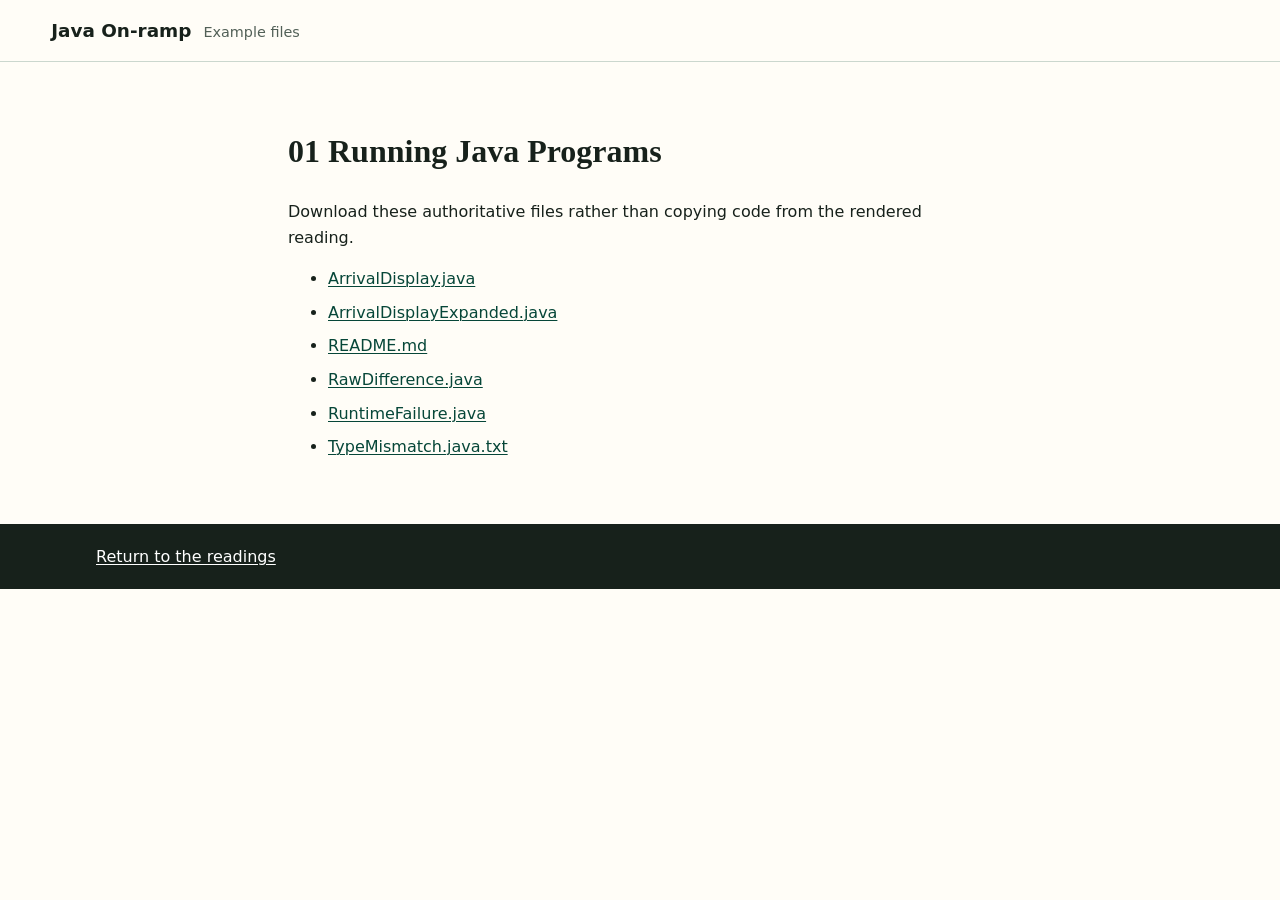
==== site/examples/01-running-java-programs/index.html @ 589922b8 "Create standalone Java onboarding readings" ====
<!doctype html>
<html lang="en-CA">
<head>
  <meta charset="utf-8">
  <meta name="viewport" content="width=device-width, initial-scale=1">
  <title>01 Running Java Programs · Java On-ramp examples</title>
  <link rel="stylesheet" href="../../assets/css/site.css">
</head>
<body>
  <header class="site-header"><a class="wordmark" href="../../"><strong>Java On-ramp</strong><span>Example files</span></a></header>
  <main class="file-list">
    <h1>01 Running Java Programs</h1>
    <p>Download these authoritative files rather than copying code from the rendered reading.</p>
    <ul>
      <li><a href="ArrivalDisplay.java">ArrivalDisplay.java</a></li>
      <li><a href="ArrivalDisplayExpanded.java">ArrivalDisplayExpanded.java</a></li>
      <li><a href="README.md">README.md</a></li>
      <li><a href="RawDifference.java">RawDifference.java</a></li>
      <li><a href="RuntimeFailure.java">RuntimeFailure.java</a></li>
      <li><a href="TypeMismatch.java.txt">TypeMismatch.java.txt</a></li>
    </ul>
  </main>
  <footer><p><a href="../../">Return to the readings</a></p></footer>
</body>
</html>
---- site/assets/css/site.css ----
:root {
  color-scheme: light;
  --ink: #17211b;
  --muted: #526057;
  --paper: #fffdf7;
  --wash: #edf4ee;
  --line: #cbd7ce;
  --accent: #12634f;
  --accent-dark: #064638;
  --warm: #f5e8cb;
  --correct: #17653f;
  --incorrect: #a2382b;
  font-family: Inter, ui-sans-serif, system-ui, -apple-system, BlinkMacSystemFont,
    "Segoe UI", sans-serif;
  line-height: 1.6;
}

* {
  box-sizing: border-box;
}

html {
  scroll-behavior: smooth;
}

body {
  background: var(--paper);
  color: var(--ink);
  margin: 0;
}

a {
  color: var(--accent-dark);
  text-decoration-thickness: 0.09em;
  text-underline-offset: 0.15em;
}

a:hover {
  color: var(--accent);
}

.skip-link {
  background: var(--ink);
  color: white;
  left: 1rem;
  padding: 0.65rem 0.9rem;
  position: fixed;
  top: -5rem;
  z-index: 10;
}

.skip-link:focus {
  top: 1rem;
}

.site-header {
  border-bottom: 1px solid var(--line);
  padding: 1rem clamp(1rem, 4vw, 4rem);
}

.wordmark {
  align-items: baseline;
  display: flex;
  gap: 0.75rem;
  max-width: 76rem;
  text-decoration: none;
}

.wordmark strong {
  color: var(--ink);
  font-size: 1.15rem;
}

.wordmark span {
  color: var(--muted);
  font-size: 0.9rem;
}

.hero {
  background: var(--wash);
  border-bottom: 1px solid var(--line);
  padding: clamp(4rem, 10vw, 8rem) max(1.25rem, calc((100vw - 68rem) / 2));
}

.hero p:first-child,
.reading-header > p:first-child {
  color: var(--accent-dark);
  font-size: 0.78rem;
  font-weight: 750;
  letter-spacing: 0.12em;
  text-transform: uppercase;
}

.hero h1 {
  font-family: Georgia, "Times New Roman", serif;
  font-size: clamp(3.2rem, 9vw, 7rem);
  letter-spacing: -0.045em;
  line-height: 0.95;
  margin: 0.2rem 0 1.25rem;
}

.hero p:last-child {
  font-size: clamp(1.15rem, 2vw, 1.45rem);
  margin: 0;
  max-width: 43rem;
}

.landing {
  margin: 0 auto;
  max-width: 68rem;
  padding: 3rem 1.25rem 5rem;
}

.landing h2,
.reading h2,
.file-list h1 {
  font-family: Georgia, "Times New Roman", serif;
}

.reading-cards {
  display: grid;
  gap: 1rem;
  grid-template-columns: repeat(3, 1fr);
  list-style: none;
  margin: 2rem 0 3rem;
  padding: 0;
}

.reading-cards a {
  background: white;
  border: 1px solid var(--line);
  border-radius: 0.6rem;
  color: var(--ink);
  display: flex;
  height: 100%;
  flex-direction: column;
  padding: 1.4rem;
  text-decoration: none;
}

.reading-cards a:hover,
.reading-cards a:focus-visible {
  border-color: var(--accent);
  box-shadow: 0 0.3rem 1.1rem rgb(19 50 37 / 10%);
}

.reading-cards span {
  color: var(--accent-dark);
  font-size: 0.78rem;
  font-weight: 750;
  text-transform: uppercase;
}

.reading-cards strong {
  font-family: Georgia, "Times New Roman", serif;
  font-size: 1.45rem;
  line-height: 1.18;
  margin: 0.5rem 0 0.75rem;
}

.reading-cards small {
  color: var(--muted);
  font-size: 0.92rem;
}

.requirements {
  background: var(--warm);
  border-radius: 0.6rem;
  padding: 1rem 1.5rem;
}

.reading-layout {
  display: grid;
  grid-template-columns: minmax(12rem, 18rem) minmax(0, 48rem);
  gap: clamp(2rem, 5vw, 5rem);
  justify-content: center;
  padding: 3rem clamp(1rem, 4vw, 4rem) 6rem;
}

.contents {
  align-self: start;
  position: sticky;
  top: 2rem;
}

.contents > p {
  color: var(--muted);
  font-size: 0.8rem;
  font-weight: 700;
  text-transform: uppercase;
}

.contents ol {
  border-left: 2px solid var(--line);
  list-style: none;
  margin: 0;
  padding: 0 0 0 1rem;
}

.contents li + li {
  margin-top: 0.55rem;
}

.contents a {
  color: var(--muted);
  font-size: 0.86rem;
  text-decoration: none;
}

.reading-header {
  border-bottom: 3px solid var(--ink);
  margin-bottom: 2.75rem;
  padding-bottom: 2rem;
}

.reading-header h1 {
  font-family: Georgia, "Times New Roman", serif;
  font-size: clamp(2.5rem, 6vw, 4.6rem);
  letter-spacing: -0.035em;
  line-height: 1;
  margin: 0.4rem 0 1rem;
}

.lede {
  color: var(--muted);
  font-size: 1.15rem;
}

.reading h2 {
  font-size: 1.8rem;
  line-height: 1.15;
  margin: 3.7rem 0 1rem;
  scroll-margin-top: 1rem;
}

.reading h2 a,
.reading h3 a {
  color: inherit;
  text-decoration: none;
}

.reading h3 {
  font-size: 1.1rem;
  margin-top: 2.2rem;
}

.reading p,
.reading li {
  max-width: 70ch;
}

.learning-outcomes,
.design-note,
.source-links {
  background: var(--wash);
  border-left: 0.3rem solid var(--accent);
  margin: 2rem 0;
  padding: 0.1rem 1.25rem 1rem;
}

.learning-outcomes h2,
.source-links h2 {
  font-size: 1.35rem;
  margin-top: 1.2rem;
}

.design-note {
  background: var(--warm);
  border-left-color: #9b6b18;
  padding-top: 0.8rem;
}

.code-block {
  margin: 1.4rem 0;
  max-width: 100%;
  overflow-x: auto;
}

pre {
  background: #17211b;
  border-radius: 0.35rem;
  color: #f4f7f4;
  font-size: 0.9rem;
  line-height: 1.55;
  margin: 0;
  padding: 1rem;
  tab-size: 4;
}

code {
  font-family: ui-monospace, SFMono-Regular, Menlo, Consolas, monospace;
}

:not(pre) > code {
  background: #e7eee8;
  border-radius: 0.2rem;
  padding: 0.08em 0.28em;
}

table {
  border-collapse: collapse;
  display: block;
  margin: 1.5rem 0;
  max-width: 100%;
  overflow-x: auto;
}

th,
td {
  border: 1px solid var(--line);
  padding: 0.55rem 0.7rem;
  text-align: left;
  vertical-align: top;
}

th {
  background: var(--wash);
}

.quick-check {
  background: white;
  border: 2px solid var(--accent);
  border-radius: 0.55rem;
  margin: 2rem 0;
  padding: 1rem 1.2rem;
}

.quick-check fieldset {
  border: 0;
  margin: 0;
  padding: 0;
}

.quick-check legend {
  font-weight: 750;
  margin-bottom: 0.65rem;
}

.quick-check label {
  display: block;
  margin: 0.5rem 0;
}

.quick-check input {
  margin-right: 0.45rem;
}

.quick-check-button {
  background: var(--accent-dark);
  border: 0;
  border-radius: 0.3rem;
  color: white;
  cursor: pointer;
  font: inherit;
  font-weight: 700;
  margin-top: 0.75rem;
  padding: 0.55rem 0.85rem;
}

.quick-check-button:hover {
  background: var(--accent);
}

.quick-check-button:focus-visible,
.quick-check input:focus-visible,
a:focus-visible,
summary:focus-visible {
  outline: 3px solid #d58d13;
  outline-offset: 3px;
}

.quick-check-result {
  font-weight: 700;
  min-height: 1.6rem;
}

.quick-check-result.is-correct {
  color: var(--correct);
}

.quick-check-result.is-incorrect {
  color: var(--incorrect);
}

.quick-check details,
.practice-explanation {
  border-top: 1px solid var(--line);
  margin-top: 1rem;
  padding-top: 0.75rem;
}

summary {
  color: var(--accent-dark);
  cursor: pointer;
  font-weight: 700;
}

.source-links {
  margin-top: 4rem;
}

.reading-nav {
  border-top: 1px solid var(--line);
  display: flex;
  gap: 1rem;
  justify-content: space-between;
  margin-top: 3rem;
  padding-top: 1.5rem;
}

.file-list {
  margin: 4rem auto;
  max-width: 46rem;
  padding: 0 1rem;
}

.file-list li + li {
  margin-top: 0.5rem;
}

footer {
  background: var(--ink);
  color: #eef4ef;
  padding: 1.25rem max(1rem, calc((100vw - 68rem) / 2));
}

footer a {
  color: white;
}

footer p {
  margin: 0;
}

@media (max-width: 50rem) {
  .reading-cards {
    grid-template-columns: 1fr;
  }

  .reading-layout {
    display: block;
  }

  .contents {
    background: var(--wash);
    margin-bottom: 2.5rem;
    padding: 0.75rem 1rem 1rem;
    position: static;
  }

  .contents ol {
    columns: 2;
  }
}

@media (max-width: 34rem) {
  .contents ol {
    columns: 1;
  }

  .wordmark span {
    display: none;
  }

  .reading-nav {
    align-items: flex-start;
    flex-direction: column;
  }
}

@media print {
  .site-header,
  .contents,
  .reading-nav,
  footer,
  .quick-check-button,
  .quick-check-result {
    display: none !important;
  }

  .reading-layout {
    display: block;
    padding: 0;
  }

  .reading {
    max-width: none;
  }

  .quick-check,
  .learning-outcomes,
  .design-note,
  .source-links {
    break-inside: avoid;
  }

  pre {
    white-space: pre-wrap;
  }
}
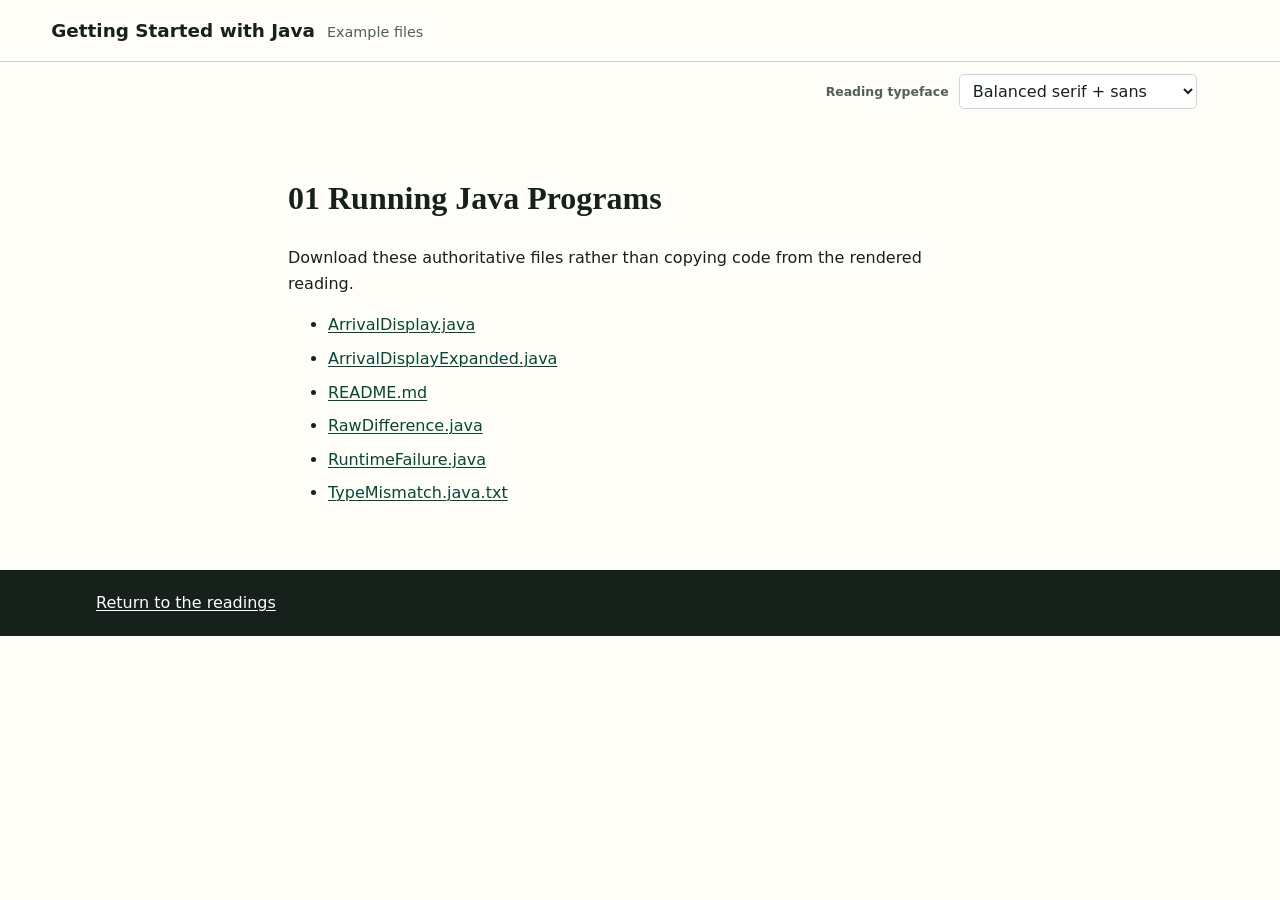
==== commit b84b0900: "Rename Java preparation site and add typeface choices" ====
--- a/site/examples/01-running-java-programs/index.html
+++ b/site/examples/01-running-java-programs/index.html
@@ -3,11 +3,20 @@
 <head>
   <meta charset="utf-8">
   <meta name="viewport" content="width=device-width, initial-scale=1">
-  <title>01 Running Java Programs · Java On-ramp examples</title>
+  <title>01 Running Java Programs · Getting Started with Java examples</title>
   <link rel="stylesheet" href="../../assets/css/site.css">
+  <script src="../../assets/js/typeface-switcher.js"></script>
 </head>
 <body>
-  <header class="site-header"><a class="wordmark" href="../../"><strong>Java On-ramp</strong><span>Example files</span></a></header>
+  <header class="site-header"><a class="wordmark" href="../../"><strong>Getting Started with Java</strong><span>Example files</span></a></header>
+  <div class="typeface-tools">
+    <label for="typeface-picker">Reading typeface</label>
+    <select id="typeface-picker" data-typeface-picker>
+      <option value="balanced">Balanced serif + sans</option>
+      <option value="serif">Serif</option>
+      <option value="sans">Sans serif</option>
+    </select>
+  </div>
   <main class="file-list">
     <h1>01 Running Java Programs</h1>
     <p>Download these authoritative files rather than copying code from the rendered reading.</p>
--- a/site/assets/css/site.css
+++ b/site/assets/css/site.css
@@ -10,9 +10,24 @@
   --warm: #f5e8cb;
   --correct: #17653f;
   --incorrect: #a2382b;
-  font-family: Inter, ui-sans-serif, system-ui, -apple-system, BlinkMacSystemFont,
+  --font-body: Inter, ui-sans-serif, system-ui, -apple-system, BlinkMacSystemFont,
     "Segoe UI", sans-serif;
+  --font-heading: Georgia, "Times New Roman", serif;
+  --font-code: ui-monospace, SFMono-Regular, Menlo, Consolas, monospace;
+  font-family: var(--font-body);
   line-height: 1.6;
+}
+
+:root[data-typeface="serif"] {
+  --font-body: Georgia, "Times New Roman", serif;
+  --font-heading: Georgia, "Times New Roman", serif;
+}
+
+:root[data-typeface="sans"] {
+  --font-body: Inter, ui-sans-serif, system-ui, -apple-system, BlinkMacSystemFont,
+    "Segoe UI", sans-serif;
+  --font-heading: Inter, ui-sans-serif, system-ui, -apple-system, BlinkMacSystemFont,
+    "Segoe UI", sans-serif;
 }
 
 * {
@@ -76,6 +91,31 @@
   font-size: 0.9rem;
 }
 
+.typeface-tools {
+  align-items: center;
+  display: flex;
+  gap: 0.65rem;
+  justify-content: flex-end;
+  margin: 0 auto;
+  max-width: 76rem;
+  padding: 0.75rem clamp(1rem, 4vw, 4rem) 0;
+}
+
+.typeface-tools label {
+  color: var(--muted);
+  font-size: 0.78rem;
+  font-weight: 700;
+}
+
+.typeface-tools select {
+  background: white;
+  border: 1px solid var(--line);
+  border-radius: 0.3rem;
+  color: var(--ink);
+  font: inherit;
+  padding: 0.35rem 2rem 0.35rem 0.55rem;
+}
+
 .hero {
   background: var(--wash);
   border-bottom: 1px solid var(--line);
@@ -92,7 +132,7 @@
 }
 
 .hero h1 {
-  font-family: Georgia, "Times New Roman", serif;
+  font-family: var(--font-heading);
   font-size: clamp(3.2rem, 9vw, 7rem);
   letter-spacing: -0.045em;
   line-height: 0.95;
@@ -114,7 +154,7 @@
 .landing h2,
 .reading h2,
 .file-list h1 {
-  font-family: Georgia, "Times New Roman", serif;
+  font-family: var(--font-heading);
 }
 
 .reading-cards {
@@ -152,7 +192,7 @@
 }
 
 .reading-cards strong {
-  font-family: Georgia, "Times New Roman", serif;
+  font-family: var(--font-heading);
   font-size: 1.45rem;
   line-height: 1.18;
   margin: 0.5rem 0 0.75rem;
@@ -214,7 +254,7 @@
 }
 
 .reading-header h1 {
-  font-family: Georgia, "Times New Roman", serif;
+  font-family: var(--font-heading);
   font-size: clamp(2.5rem, 6vw, 4.6rem);
   letter-spacing: -0.035em;
   line-height: 1;
@@ -288,7 +328,7 @@
 }
 
 code {
-  font-family: ui-monospace, SFMono-Regular, Menlo, Consolas, monospace;
+  font-family: var(--font-code);
 }
 
 :not(pre) > code {
@@ -363,6 +403,7 @@
 
 .quick-check-button:focus-visible,
 .quick-check input:focus-visible,
+.typeface-tools select:focus-visible,
 a:focus-visible,
 summary:focus-visible {
   outline: 3px solid #d58d13;
@@ -471,6 +512,7 @@
 @media print {
   .site-header,
   .contents,
+  .typeface-tools,
   .reading-nav,
   footer,
   .quick-check-button,
@@ -498,4 +540,3 @@
     white-space: pre-wrap;
   }
 }
-
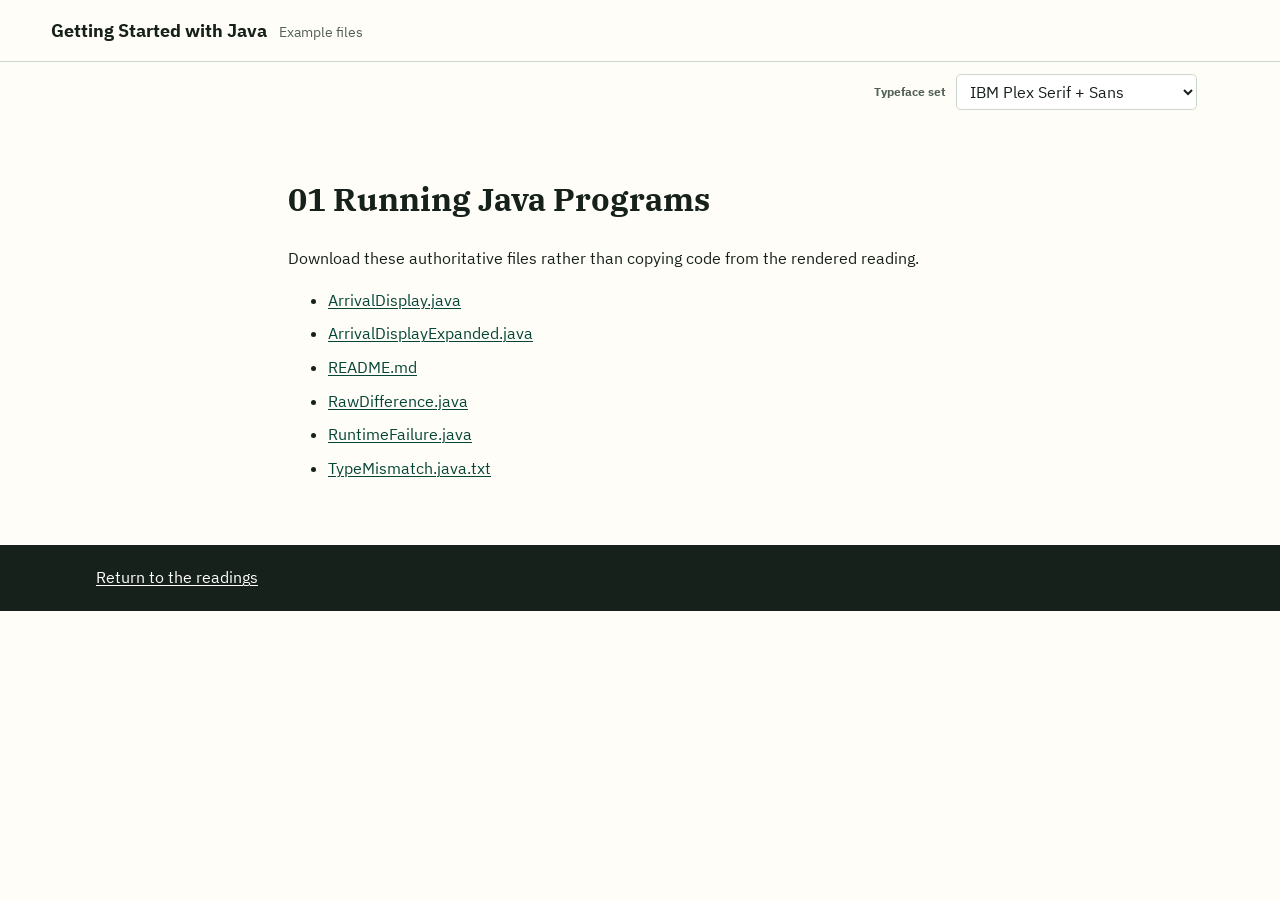
==== commit 3ec6c614: "Use self-hosted IBM and Google typefaces" ====
--- a/site/examples/01-running-java-programs/index.html
+++ b/site/examples/01-running-java-programs/index.html
@@ -10,11 +10,10 @@
 <body>
   <header class="site-header"><a class="wordmark" href="../../"><strong>Getting Started with Java</strong><span>Example files</span></a></header>
   <div class="typeface-tools">
-    <label for="typeface-picker">Reading typeface</label>
+    <label for="typeface-picker">Typeface set</label>
     <select id="typeface-picker" data-typeface-picker>
-      <option value="balanced">Balanced serif + sans</option>
-      <option value="serif">Serif</option>
-      <option value="sans">Sans serif</option>
+      <option value="plex">IBM Plex Serif + Sans</option>
+      <option value="google-sans">Google Sans Flex + Code</option>
     </select>
   </div>
   <main class="file-list">
--- a/site/assets/css/site.css
+++ b/site/assets/css/site.css
@@ -1,3 +1,73 @@
+@font-face {
+  font-display: swap;
+  font-family: "IBM Plex Sans";
+  font-style: normal;
+  font-weight: 400;
+  src: url("../fonts/IBMPlexSans-Regular.woff2") format("woff2");
+}
+
+@font-face {
+  font-display: swap;
+  font-family: "IBM Plex Sans";
+  font-style: italic;
+  font-weight: 400;
+  src: url("../fonts/IBMPlexSans-Italic.woff2") format("woff2");
+}
+
+@font-face {
+  font-display: swap;
+  font-family: "IBM Plex Sans";
+  font-style: normal;
+  font-weight: 700;
+  src: url("../fonts/IBMPlexSans-Bold.woff2") format("woff2");
+}
+
+@font-face {
+  font-display: swap;
+  font-family: "IBM Plex Serif";
+  font-style: normal;
+  font-weight: 700;
+  src: url("../fonts/IBMPlexSerif-Bold.woff2") format("woff2");
+}
+
+@font-face {
+  font-display: swap;
+  font-family: "JetBrains Mono";
+  font-style: normal;
+  font-weight: 400;
+  src: url("../fonts/JetBrainsMono-Regular.woff2") format("woff2");
+}
+
+@font-face {
+  font-display: swap;
+  font-family: "JetBrains Mono";
+  font-style: normal;
+  font-weight: 700;
+  src: url("../fonts/JetBrainsMono-Bold.woff2") format("woff2");
+}
+
+@font-face {
+  font-display: swap;
+  font-family: "Google Sans Flex";
+  font-style: normal;
+  font-weight: 100 1000;
+  src: url("../fonts/GoogleSansFlex-Latin.woff2") format("woff2");
+  unicode-range: U+0000-00FF, U+0131, U+0152-0153, U+02BB-02BC, U+02C6,
+    U+02DA, U+02DC, U+0304, U+0308, U+0329, U+2000-206F, U+20AC, U+2122,
+    U+2191, U+2193, U+2212, U+2215, U+FEFF, U+FFFD;
+}
+
+@font-face {
+  font-display: swap;
+  font-family: "Google Sans Code";
+  font-style: normal;
+  font-weight: 300 800;
+  src: url("../fonts/GoogleSansCode-Latin.woff2") format("woff2");
+  unicode-range: U+0000-00FF, U+0131, U+0152-0153, U+02BB-02BC, U+02C6,
+    U+02DA, U+02DC, U+0304, U+0308, U+0329, U+2000-206F, U+20AC, U+2122,
+    U+2191, U+2193, U+2212, U+2215, U+FEFF, U+FFFD;
+}
+
 :root {
   color-scheme: light;
   --ink: #17211b;
@@ -10,24 +80,18 @@
   --warm: #f5e8cb;
   --correct: #17653f;
   --incorrect: #a2382b;
-  --font-body: Inter, ui-sans-serif, system-ui, -apple-system, BlinkMacSystemFont,
-    "Segoe UI", sans-serif;
-  --font-heading: Georgia, "Times New Roman", serif;
-  --font-code: ui-monospace, SFMono-Regular, Menlo, Consolas, monospace;
+  --font-body: "IBM Plex Sans", ui-sans-serif, system-ui, sans-serif;
+  --font-heading: "IBM Plex Serif", Georgia, serif;
+  --font-code: "JetBrains Mono", ui-monospace, monospace;
   font-family: var(--font-body);
+  font-optical-sizing: auto;
   line-height: 1.6;
 }
 
-:root[data-typeface="serif"] {
-  --font-body: Georgia, "Times New Roman", serif;
-  --font-heading: Georgia, "Times New Roman", serif;
-}
-
-:root[data-typeface="sans"] {
-  --font-body: Inter, ui-sans-serif, system-ui, -apple-system, BlinkMacSystemFont,
-    "Segoe UI", sans-serif;
-  --font-heading: Inter, ui-sans-serif, system-ui, -apple-system, BlinkMacSystemFont,
-    "Segoe UI", sans-serif;
+:root[data-typeface="google-sans"] {
+  --font-body: "Google Sans Flex", ui-sans-serif, system-ui, sans-serif;
+  --font-heading: "Google Sans Flex", ui-sans-serif, system-ui, sans-serif;
+  --font-code: "Google Sans Code", ui-monospace, monospace;
 }
 
 * {
@@ -126,7 +190,7 @@
 .reading-header > p:first-child {
   color: var(--accent-dark);
   font-size: 0.78rem;
-  font-weight: 750;
+  font-weight: 700;
   letter-spacing: 0.12em;
   text-transform: uppercase;
 }
@@ -187,7 +251,7 @@
 .reading-cards span {
   color: var(--accent-dark);
   font-size: 0.78rem;
-  font-weight: 750;
+  font-weight: 700;
   text-transform: uppercase;
 }
 
@@ -372,7 +436,7 @@
 }
 
 .quick-check legend {
-  font-weight: 750;
+  font-weight: 700;
   margin-bottom: 0.65rem;
 }
 
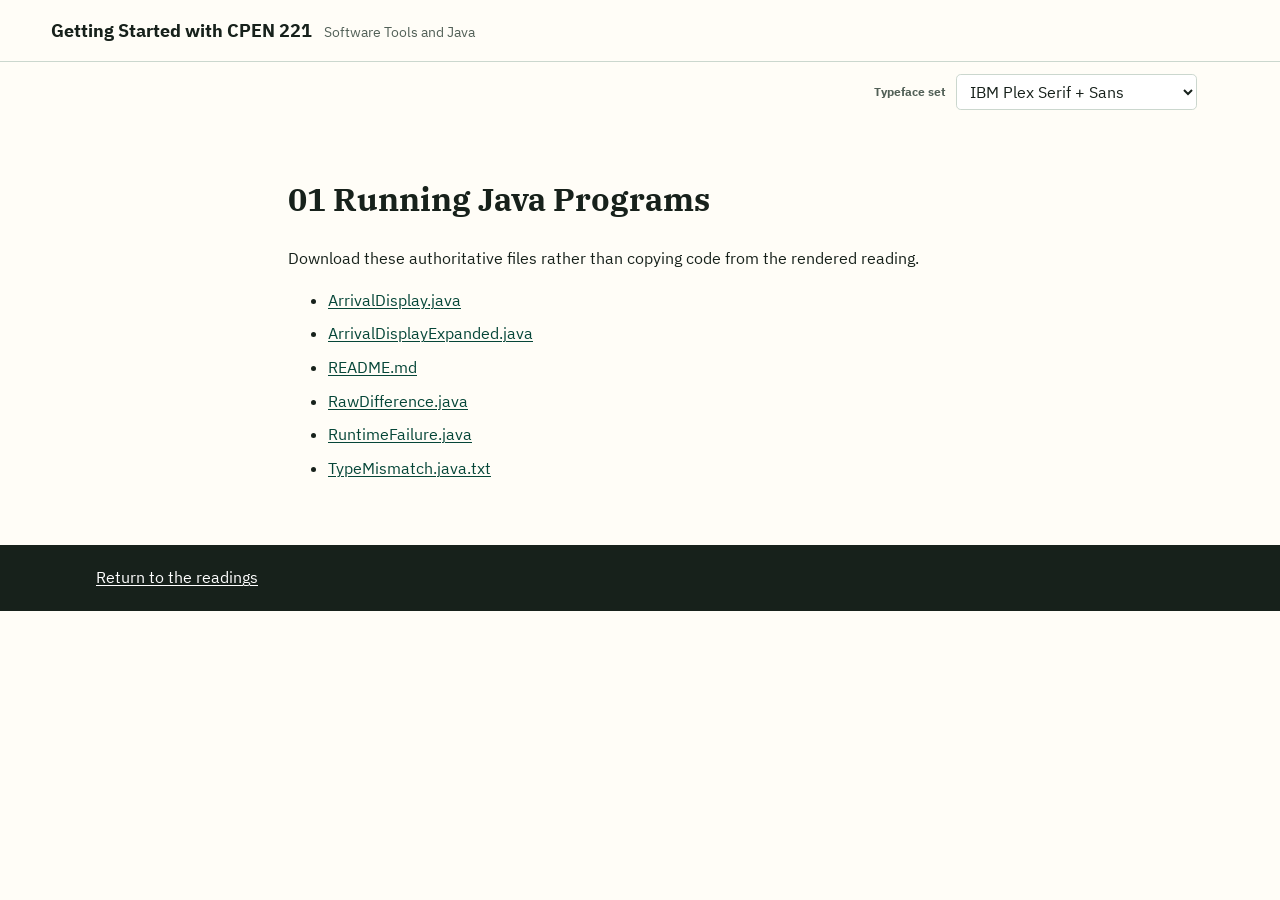
==== commit 4159899d: "Rename onboarding site and illustrate filesystem" ====
--- a/site/examples/01-running-java-programs/index.html
+++ b/site/examples/01-running-java-programs/index.html
@@ -3,12 +3,12 @@
 <head>
   <meta charset="utf-8">
   <meta name="viewport" content="width=device-width, initial-scale=1">
-  <title>01 Running Java Programs · Getting Started with Java examples</title>
+  <title>01 Running Java Programs · Getting Started with CPEN 221</title>
   <link rel="stylesheet" href="../../assets/css/site.css">
   <script src="../../assets/js/typeface-switcher.js"></script>
 </head>
 <body>
-  <header class="site-header"><a class="wordmark" href="../../"><strong>Getting Started with Java</strong><span>Example files</span></a></header>
+  <header class="site-header"><a class="wordmark" href="../../"><strong>Getting Started with CPEN 221</strong><span>Software Tools and Java</span></a></header>
   <div class="typeface-tools">
     <label for="typeface-picker">Typeface set</label>
     <select id="typeface-picker" data-typeface-picker>
--- a/site/assets/css/site.css
+++ b/site/assets/css/site.css
@@ -186,7 +186,6 @@
   padding: clamp(4rem, 10vw, 8rem) max(1.25rem, calc((100vw - 68rem) / 2));
 }
 
-.hero p:first-child,
 .reading-header > p:first-child {
   color: var(--accent-dark);
   font-size: 0.78rem;
@@ -353,6 +352,41 @@
   max-width: 70ch;
 }
 
+.reading-figure {
+  margin: 2.25rem 0;
+  max-width: 46rem;
+}
+
+.figure-scroll {
+  overflow-x: auto;
+}
+
+.figure-scroll img {
+  background: #fffdf7;
+  border: 1px solid var(--line);
+  border-radius: 0.55rem;
+  display: block;
+  height: auto;
+  width: 100%;
+}
+
+.reading-figure figcaption {
+  color: var(--muted);
+  font-size: 0.9rem;
+  line-height: 1.5;
+  margin-top: 0.65rem;
+  max-width: 70ch;
+}
+
+.reading-figure figcaption strong {
+  color: var(--ink);
+}
+
+.figure-scroll:focus-visible {
+  outline: 3px solid #d58d13;
+  outline-offset: 3px;
+}
+
 .learning-outcomes,
 .design-note,
 .source-links {
@@ -559,6 +593,10 @@
 }
 
 @media (max-width: 34rem) {
+  .figure-scroll img {
+    min-width: 40rem;
+  }
+
   .contents ol {
     columns: 1;
   }
@@ -596,7 +634,8 @@
   .quick-check,
   .learning-outcomes,
   .design-note,
-  .source-links {
+  .source-links,
+  .reading-figure {
     break-inside: avoid;
   }
 
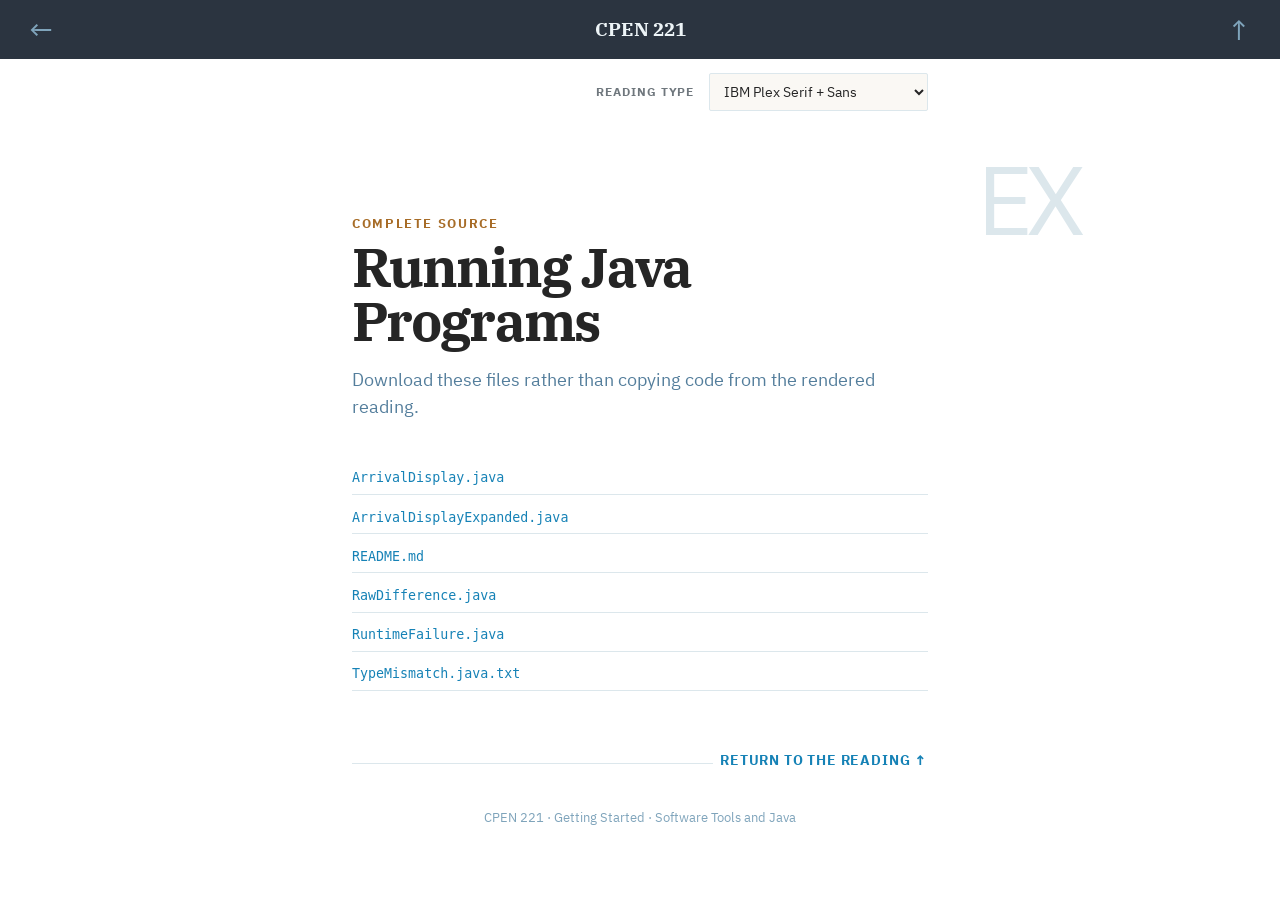
==== commit 288af52a: "Align onboarding design with course readings" ====
--- a/site/examples/01-running-java-programs/index.html
+++ b/site/examples/01-running-java-programs/index.html
@@ -3,31 +3,65 @@
 <head>
   <meta charset="utf-8">
   <meta name="viewport" content="width=device-width, initial-scale=1">
-  <title>01 Running Java Programs · Getting Started with CPEN 221</title>
+  <title>Running Java Programs · Getting Started with CPEN 221</title>
   <link rel="stylesheet" href="../../assets/css/site.css">
   <script src="../../assets/js/typeface-switcher.js"></script>
 </head>
-<body>
-  <header class="site-header"><a class="wordmark" href="../../"><strong>Getting Started with CPEN 221</strong><span>Software Tools and Java</span></a></header>
+<body id="top">
+  <a class="skip-link" href="#chapter-content">Skip to example files</a>
+
+  <nav class="book-nav" aria-label="Example navigation">
+    <a class="wordmark" href="../../">
+      <strong>CPEN 221</strong>
+      <span>Getting Started</span>
+    </a>
+    <div class="nav-contents">
+      <p class="part-label">Example files</p>
+      <h2><a href="#top" aria-current="page">Running Java Programs</a></h2>
+      <ul>
+        <li><a href="../../readings/01-running-java-programs/"><small>←</small><span>Back to the reading</span></a></li>
+        <li><a href="../../"><small>↑</small><span>All contents</span></a></li>
+      </ul>
+    </div>
+  </nav>
+
+  <nav class="book-nav-mobile" aria-label="Compact example navigation">
+    <a class="mobile-arrow" href="../../readings/01-running-java-programs/" aria-label="Back to Running Java Programs">←</a>
+    <a class="mobile-title" href="../../">CPEN 221</a>
+    <a class="mobile-arrow" href="../../" aria-label="All contents">↑</a>
+  </nav>
+
   <div class="typeface-tools">
-    <label for="typeface-picker">Typeface set</label>
-    <select id="typeface-picker" data-typeface-picker>
-      <option value="plex">IBM Plex Serif + Sans</option>
-      <option value="google-sans">Google Sans Flex + Code</option>
-    </select>
+    <label>
+      <span>Reading type</span>
+      <select data-typeface-picker aria-label="Reading typeface combination">
+        <option value="plex">IBM Plex Serif + Sans</option>
+        <option value="google-sans">Google Sans Flex + Code</option>
+      </select>
+    </label>
   </div>
-  <main class="file-list">
-    <h1>01 Running Java Programs</h1>
-    <p>Download these authoritative files rather than copying code from the rendered reading.</p>
-    <ul>
-      <li><a href="ArrivalDisplay.java">ArrivalDisplay.java</a></li>
-      <li><a href="ArrivalDisplayExpanded.java">ArrivalDisplayExpanded.java</a></li>
-      <li><a href="README.md">README.md</a></li>
-      <li><a href="RawDifference.java">RawDifference.java</a></li>
-      <li><a href="RuntimeFailure.java">RuntimeFailure.java</a></li>
-      <li><a href="TypeMismatch.java.txt">TypeMismatch.java.txt</a></li>
-    </ul>
+
+  <main id="chapter-content" class="page">
+    <article class="chapter example-index">
+      <div class="chapter-number" aria-hidden="true">EX</div>
+      <header class="chapter-header">
+        <p class="chapter-kicker">Complete source</p>
+        <h1>Running Java Programs</h1>
+        <p class="lede">Download these files rather than copying code from the rendered reading.</p>
+      </header>
+      <ul class="file-list">
+        <li><a href="ArrivalDisplay.java">ArrivalDisplay.java</a></li>
+        <li><a href="ArrivalDisplayExpanded.java">ArrivalDisplayExpanded.java</a></li>
+        <li><a href="README.md">README.md</a></li>
+        <li><a href="RawDifference.java">RawDifference.java</a></li>
+        <li><a href="RuntimeFailure.java">RuntimeFailure.java</a></li>
+        <li><a href="TypeMismatch.java.txt">TypeMismatch.java.txt</a></li>
+      </ul>
+      <footer class="book-footer">
+        <a class="next" href="../../readings/01-running-java-programs/">Return to the reading ↑</a>
+        CPEN 221 · Getting Started · Software Tools and Java
+      </footer>
+    </article>
   </main>
-  <footer><p><a href="../../">Return to the readings</a></p></footer>
 </body>
 </html>
--- a/site/assets/css/site.css
+++ b/site/assets/css/site.css
@@ -70,28 +70,46 @@
 
 :root {
   color-scheme: light;
-  --ink: #17211b;
-  --muted: #526057;
-  --paper: #fffdf7;
-  --wash: #edf4ee;
-  --line: #cbd7ce;
-  --accent: #12634f;
-  --accent-dark: #064638;
-  --warm: #f5e8cb;
+  --ink: #252525;
+  --muted: #6f777d;
+  --paper: #fff;
+  --nav: #2b3440;
+  --nav-rule: #3c4c5e;
+  --nav-text: #7fa4bb;
+  --nav-muted: #536d83;
+  --rule: #dce7ec;
+  --link: #1682b6;
+  --link-dark: #075f88;
+  --code-bg: #faf8f4;
+  --code-ink: #686866;
+  --note-blue: #eef4f7;
+  --note-green: #f4f7ef;
+  --optional: #a76c27;
+  --focus: #ffbd3e;
   --correct: #17653f;
   --incorrect: #a2382b;
-  --font-body: "IBM Plex Sans", ui-sans-serif, system-ui, sans-serif;
-  --font-heading: "IBM Plex Serif", Georgia, serif;
-  --font-code: "JetBrains Mono", ui-monospace, monospace;
-  font-family: var(--font-body);
+  --text: "IBM Plex Sans", "Segoe UI", Helvetica, Arial, sans-serif;
+  --display: "IBM Plex Serif", Georgia, serif;
+  --sans: "IBM Plex Sans", "Segoe UI", Helvetica, Arial, sans-serif;
+  --mono: "JetBrains Mono", "SFMono-Regular", Consolas, monospace;
+  font-family: var(--text);
+  font-size: 18px;
   font-optical-sizing: auto;
-  line-height: 1.6;
-}
-
-:root[data-typeface="google-sans"] {
-  --font-body: "Google Sans Flex", ui-sans-serif, system-ui, sans-serif;
-  --font-heading: "Google Sans Flex", ui-sans-serif, system-ui, sans-serif;
-  --font-code: "Google Sans Code", ui-monospace, monospace;
+  line-height: 1.55;
+}
+
+html[data-typeface="plex"] {
+  --text: "IBM Plex Sans", "Segoe UI", Helvetica, Arial, sans-serif;
+  --display: "IBM Plex Serif", Georgia, serif;
+  --sans: "IBM Plex Sans", "Segoe UI", Helvetica, Arial, sans-serif;
+  --mono: "JetBrains Mono", "SFMono-Regular", Consolas, monospace;
+}
+
+html[data-typeface="google-sans"] {
+  --text: "Google Sans Flex", "Segoe UI", Helvetica, Arial, sans-serif;
+  --display: "Google Sans Flex", "Segoe UI", Helvetica, Arial, sans-serif;
+  --sans: "Google Sans Flex", "Segoe UI", Helvetica, Arial, sans-serif;
+  --mono: "Google Sans Code", "SFMono-Regular", Consolas, monospace;
 }
 
 * {
@@ -103,375 +121,478 @@
 }
 
 body {
+  min-width: 18rem;
+  margin: 0;
+  color: var(--ink);
   background: var(--paper);
-  color: var(--ink);
-  margin: 0;
 }
 
 a {
-  color: var(--accent-dark);
-  text-decoration-thickness: 0.09em;
-  text-underline-offset: 0.15em;
+  color: var(--link);
+  text-decoration: none;
+  border-bottom: 1px solid transparent;
+  transition: color 160ms ease, border-color 160ms ease;
 }
 
 a:hover {
-  color: var(--accent);
+  color: var(--link-dark);
+  border-bottom-color: var(--rule);
+}
+
+a:focus-visible,
+summary:focus-visible,
+.figure-scroll:focus-visible {
+  outline: 3px solid var(--focus);
+  outline-offset: 3px;
+}
+
+img,
+svg {
+  max-width: 100%;
+  height: auto;
 }
 
 .skip-link {
-  background: var(--ink);
-  color: white;
-  left: 1rem;
-  padding: 0.65rem 0.9rem;
   position: fixed;
-  top: -5rem;
-  z-index: 10;
+  z-index: 20;
+  top: 0.5rem;
+  left: 0.5rem;
+  padding: 0.45rem 0.75rem;
+  color: #1d2730;
+  background: var(--focus);
+  border: 0;
+  transform: translateY(-180%);
 }
 
 .skip-link:focus {
-  top: 1rem;
-}
-
-.site-header {
-  border-bottom: 1px solid var(--line);
-  padding: 1rem clamp(1rem, 4vw, 4rem);
+  transform: translateY(0);
+}
+
+.book-nav {
+  position: fixed;
+  inset: 0 auto 0 0;
+  width: 20rem;
+  overflow-y: auto;
+  color: var(--nav-text);
+  background: var(--nav);
+  font: 300 0.82rem/1.5 var(--sans);
+}
+
+.book-nav a {
+  color: var(--nav-text);
+  border: 0;
+}
+
+.book-nav a:hover,
+.book-nav a[aria-current] {
+  color: #edf4f7;
 }
 
 .wordmark {
-  align-items: baseline;
-  display: flex;
-  gap: 0.75rem;
-  max-width: 76rem;
-  text-decoration: none;
+  display: block;
+  padding: 3.1rem 2.7rem 1.4rem;
+  color: #edf4f7;
+  border: 0;
 }
 
 .wordmark strong {
-  color: var(--ink);
-  font-size: 1.15rem;
+  display: block;
+  font: 700 2rem/0.95 var(--display);
+  letter-spacing: -0.035em;
 }
 
 .wordmark span {
-  color: var(--muted);
-  font-size: 0.9rem;
-}
-
-.typeface-tools {
-  align-items: center;
-  display: flex;
-  gap: 0.65rem;
-  justify-content: flex-end;
-  margin: 0 auto;
-  max-width: 76rem;
-  padding: 0.75rem clamp(1rem, 4vw, 4rem) 0;
-}
-
-.typeface-tools label {
-  color: var(--muted);
-  font-size: 0.78rem;
-  font-weight: 700;
-}
-
-.typeface-tools select {
-  background: white;
-  border: 1px solid var(--line);
-  border-radius: 0.3rem;
-  color: var(--ink);
-  font: inherit;
-  padding: 0.35rem 2rem 0.35rem 0.55rem;
-}
-
-.hero {
-  background: var(--wash);
-  border-bottom: 1px solid var(--line);
-  padding: clamp(4rem, 10vw, 8rem) max(1.25rem, calc((100vw - 68rem) / 2));
-}
-
-.reading-header > p:first-child {
-  color: var(--accent-dark);
-  font-size: 0.78rem;
+  display: block;
+  margin-top: 0.48rem;
+  color: var(--nav-text);
+  font: 700 0.67rem/1.2 var(--sans);
+  letter-spacing: 0.14em;
+  text-transform: uppercase;
+}
+
+.book-nav .nav-contents {
+  margin: 1rem 2.7rem 7rem;
+}
+
+.book-nav .part-label {
+  margin: 0 0 0.35rem;
+  color: var(--nav-muted);
+  font-size: 0.67rem;
   font-weight: 700;
   letter-spacing: 0.12em;
   text-transform: uppercase;
 }
 
-.hero h1 {
-  font-family: var(--font-heading);
-  font-size: clamp(3.2rem, 9vw, 7rem);
-  letter-spacing: -0.045em;
-  line-height: 0.95;
-  margin: 0.2rem 0 1.25rem;
-}
-
-.hero p:last-child {
-  font-size: clamp(1.15rem, 2vw, 1.45rem);
+.book-nav h2 {
   margin: 0;
-  max-width: 43rem;
-}
-
-.landing {
-  margin: 0 auto;
-  max-width: 68rem;
-  padding: 3rem 1.25rem 5rem;
-}
-
-.landing h2,
-.reading h2,
-.file-list h1 {
-  font-family: var(--font-heading);
-}
-
-.reading-cards {
+  color: var(--nav-text);
+  font: 400 1.02rem/1.35 var(--sans);
+}
+
+.book-nav h2 small {
+  float: right;
+  color: var(--nav-muted);
+  font-size: 0.85rem;
+}
+
+.book-nav ul {
+  margin: 0.6rem 0 0;
+  padding: 0.55rem 0 0.4rem;
+  border-top: 1px solid var(--nav-rule);
+  border-bottom: 1px solid var(--nav-rule);
+  list-style: none;
+}
+
+.book-nav li {
+  margin: 0 0 0.38rem;
+}
+
+.book-nav li a {
   display: grid;
-  gap: 1rem;
-  grid-template-columns: repeat(3, 1fr);
-  list-style: none;
-  margin: 2rem 0 3rem;
-  padding: 0;
-}
-
-.reading-cards a {
-  background: white;
-  border: 1px solid var(--line);
-  border-radius: 0.6rem;
+  grid-template-columns: 2.6rem 1fr;
+  gap: 0.35rem;
+}
+
+.book-nav li small {
+  color: var(--nav-muted);
+  font-size: 0.74rem;
+  text-align: right;
+}
+
+.book-nav .prev-next {
+  display: flex;
+  justify-content: space-between;
+  gap: 0.55rem;
+  margin-top: 0.7rem;
+  font-size: 0.66rem;
+  font-weight: 700;
+  letter-spacing: 0.08em;
+  text-transform: uppercase;
+}
+
+.book-nav-mobile {
+  display: none;
+  min-height: 3.25rem;
+  align-items: center;
+  justify-content: space-between;
+  padding: 0.35rem 1.2rem;
+  color: var(--nav-text);
+  background: var(--nav);
+  font-family: var(--sans);
+}
+
+.book-nav-mobile a {
+  color: var(--nav-text);
+  border: 0;
+}
+
+.book-nav-mobile .mobile-title {
+  color: #edf4f7;
+  font: 700 1.05rem var(--display);
+}
+
+.book-nav-mobile .mobile-arrow {
+  min-width: 2.2rem;
+  font-size: 1.6rem;
+  text-align: center;
+}
+
+.page {
+  position: relative;
+  width: 50.7rem;
+  margin: 0 auto 0 23rem;
+}
+
+.chapter,
+.contents-page {
+  position: relative;
+  width: 32rem;
+}
+
+.contents-page {
+  width: 46rem;
+}
+
+.chapter-number {
+  position: absolute;
+  z-index: 0;
+  top: 2.2rem;
+  left: 34.7rem;
+  color: var(--rule);
+  font: 300 5.4rem/1 var(--sans);
+  letter-spacing: -0.08em;
+}
+
+.chapter-header,
+.contents-header {
+  position: relative;
+  z-index: 1;
+  padding: 5.8rem 0 1rem;
+}
+
+.chapter-header h1,
+.contents-header h1 {
+  max-width: 12em;
+  margin: 0;
+  font: 700 clamp(2.55rem, 5vw, 3rem)/1 var(--display);
+  letter-spacing: -0.035em;
+}
+
+.chapter-kicker,
+.contents-header .kicker {
+  margin: 0 0 0.4rem !important;
+  color: var(--optional);
+  font: 700 0.7rem/1.4 var(--sans);
+  letter-spacing: 0.13em;
+  text-transform: uppercase;
+}
+
+.chapter-header .lede {
+  margin: 1rem 0 0;
+  color: #547e9c;
+  font: 400 1rem/1.5 var(--sans);
+}
+
+.contents-header .deck {
+  margin: 1.1rem 0 0;
+  color: #547e9c;
+  font: italic 1.25rem/1.5 var(--text);
+}
+
+.chapter p,
+.contents-page p {
+  margin: 1.35rem 0;
+}
+
+.chapter h2 {
+  position: relative;
+  margin: 3.8rem 0 0;
+  font: 700 1.72rem/1.25 var(--display);
+}
+
+.chapter h3 {
+  position: relative;
+  margin: 3rem 0 0;
+  font: italic 1.25rem/1.3 var(--sans);
+}
+
+.chapter h2 a,
+.chapter h3 a {
   color: var(--ink);
-  display: flex;
-  height: 100%;
-  flex-direction: column;
-  padding: 1.4rem;
-  text-decoration: none;
-}
-
-.reading-cards a:hover,
-.reading-cards a:focus-visible {
-  border-color: var(--accent);
-  box-shadow: 0 0.3rem 1.1rem rgb(19 50 37 / 10%);
-}
-
-.reading-cards span {
-  color: var(--accent-dark);
-  font-size: 0.78rem;
+  border: 0;
+}
+
+.chapter h2 a::before,
+.chapter h3 a::before {
+  position: absolute;
+  left: -2rem;
+  width: 1.5rem;
+  color: transparent;
+  content: "§";
+  text-align: center;
+  transition: color 160ms ease;
+}
+
+.chapter h2 a:hover::before,
+.chapter h2 a:focus-visible::before,
+.chapter h3 a:hover::before,
+.chapter h3 a:focus-visible::before {
+  color: var(--rule);
+}
+
+.section-number {
+  float: right;
+  margin: 0.35rem 0 0 1rem;
+  color: var(--muted);
+  font: 700 0.68rem/1 var(--sans);
+  letter-spacing: 0.06em;
+}
+
+.chapter ol,
+.chapter ul,
+.contents-page ol,
+.contents-page ul {
+  margin: 1.35rem 0;
+  padding-left: 1.35rem;
+}
+
+.chapter li + li {
+  margin-top: 0.35rem;
+}
+
+.chapter table {
+  width: 100%;
+  margin: 1.6rem 0;
+  border-collapse: collapse;
+  font: 0.78rem/1.45 var(--sans);
+}
+
+.chapter th,
+.chapter td {
+  padding: 0.55rem 0.65rem;
+  border: 1px solid var(--rule);
+  text-align: left;
+  vertical-align: top;
+}
+
+.chapter th {
+  color: #40596b;
+  background: var(--note-blue);
   font-weight: 700;
+}
+
+.learning-outcomes,
+.design-note {
+  margin: 1.6rem -0.7rem;
+  padding: 0.75rem 0.7rem;
+  color: #444;
+  background: var(--note-blue);
+  border-radius: 3px;
+  font: 400 0.9rem/1.5 var(--sans);
+}
+
+.design-note {
+  background: var(--note-green);
+}
+
+.learning-outcomes h2 {
+  margin: 0 0 0.4rem;
+  font: 700 0.78rem/1.4 var(--sans);
+  letter-spacing: 0.09em;
   text-transform: uppercase;
 }
 
-.reading-cards strong {
-  font-family: var(--font-heading);
-  font-size: 1.45rem;
-  line-height: 1.18;
-  margin: 0.5rem 0 0.75rem;
-}
-
-.reading-cards small {
-  color: var(--muted);
-  font-size: 0.92rem;
-}
-
-.requirements {
-  background: var(--warm);
-  border-radius: 0.6rem;
-  padding: 1rem 1.5rem;
-}
-
-.reading-layout {
-  display: grid;
-  grid-template-columns: minmax(12rem, 18rem) minmax(0, 48rem);
-  gap: clamp(2rem, 5vw, 5rem);
-  justify-content: center;
-  padding: 3rem clamp(1rem, 4vw, 4rem) 6rem;
-}
-
-.contents {
-  align-self: start;
-  position: sticky;
-  top: 2rem;
-}
-
-.contents > p {
-  color: var(--muted);
-  font-size: 0.8rem;
-  font-weight: 700;
-  text-transform: uppercase;
-}
-
-.contents ol {
-  border-left: 2px solid var(--line);
-  list-style: none;
+.learning-outcomes ul {
+  margin: 0.45rem 0 0;
+}
+
+.learning-outcomes > :last-child,
+.design-note > :last-child {
+  margin-bottom: 0;
+}
+
+blockquote.design-note {
+  margin: 1.8rem -0.7rem;
+  padding: 0.8rem 1rem;
+}
+
+blockquote.design-note::before,
+blockquote.design-note::after {
+  display: none;
+}
+
+blockquote.design-note p {
+  margin: 0 !important;
+  font: 500 0.92rem/1.55 var(--sans);
+}
+
+code,
+kbd {
+  color: var(--code-ink);
+  font: 0.86em var(--mono);
+}
+
+:not(pre) > code {
+  padding: 0.08rem 0.18rem;
+  white-space: nowrap;
+}
+
+.code-block {
+  position: relative;
+  margin: 1.35rem -0.7rem;
+  padding: 0.7rem;
+  color: var(--code-ink);
+  background: var(--code-bg);
+  border-radius: 3px;
+}
+
+pre {
   margin: 0;
-  padding: 0 0 0 1rem;
-}
-
-.contents li + li {
-  margin-top: 0.55rem;
-}
-
-.contents a {
-  color: var(--muted);
-  font-size: 0.86rem;
-  text-decoration: none;
-}
-
-.reading-header {
-  border-bottom: 3px solid var(--ink);
-  margin-bottom: 2.75rem;
-  padding-bottom: 2rem;
-}
-
-.reading-header h1 {
-  font-family: var(--font-heading);
-  font-size: clamp(2.5rem, 6vw, 4.6rem);
-  letter-spacing: -0.035em;
-  line-height: 1;
-  margin: 0.4rem 0 1rem;
-}
-
-.lede {
-  color: var(--muted);
-  font-size: 1.15rem;
-}
-
-.reading h2 {
-  font-size: 1.8rem;
-  line-height: 1.15;
-  margin: 3.7rem 0 1rem;
-  scroll-margin-top: 1rem;
-}
-
-.reading h2 a,
-.reading h3 a {
+  overflow-x: auto;
+  font: 0.72rem/1.55 var(--mono);
+  tab-size: 4;
+}
+
+pre code {
   color: inherit;
-  text-decoration: none;
-}
-
-.reading h3 {
-  font-size: 1.1rem;
-  margin-top: 2.2rem;
-}
-
-.reading p,
-.reading li {
-  max-width: 70ch;
+  font: inherit;
+  white-space: pre;
 }
 
 .reading-figure {
-  margin: 2.25rem 0;
-  max-width: 46rem;
+  width: 50.7rem;
+  margin: 2rem 0;
 }
 
 .figure-scroll {
   overflow-x: auto;
 }
 
-.figure-scroll img {
-  background: #fffdf7;
-  border: 1px solid var(--line);
-  border-radius: 0.55rem;
+.reading-figure img {
   display: block;
-  height: auto;
   width: 100%;
+  background: #fff;
 }
 
 .reading-figure figcaption {
+  width: 32rem;
+  margin-top: 0.55rem;
   color: var(--muted);
-  font-size: 0.9rem;
-  line-height: 1.5;
-  margin-top: 0.65rem;
-  max-width: 70ch;
+  font: 0.76rem/1.45 var(--sans);
 }
 
 .reading-figure figcaption strong {
-  color: var(--ink);
-}
-
-.figure-scroll:focus-visible {
-  outline: 3px solid #d58d13;
-  outline-offset: 3px;
-}
-
-.learning-outcomes,
-.design-note,
-.source-links {
-  background: var(--wash);
-  border-left: 0.3rem solid var(--accent);
-  margin: 2rem 0;
-  padding: 0.1rem 1.25rem 1rem;
-}
-
-.learning-outcomes h2,
-.source-links h2 {
-  font-size: 1.35rem;
-  margin-top: 1.2rem;
-}
-
-.design-note {
-  background: var(--warm);
-  border-left-color: #9b6b18;
-  padding-top: 0.8rem;
-}
-
-.code-block {
-  margin: 1.4rem 0;
-  max-width: 100%;
-  overflow-x: auto;
-}
-
-pre {
-  background: #17211b;
-  border-radius: 0.35rem;
-  color: #f4f7f4;
-  font-size: 0.9rem;
-  line-height: 1.55;
-  margin: 0;
-  padding: 1rem;
-  tab-size: 4;
-}
-
-code {
-  font-family: var(--font-code);
-}
-
-:not(pre) > code {
-  background: #e7eee8;
-  border-radius: 0.2rem;
-  padding: 0.08em 0.28em;
-}
-
-table {
-  border-collapse: collapse;
-  display: block;
-  margin: 1.5rem 0;
-  max-width: 100%;
-  overflow-x: auto;
-}
-
-th,
-td {
-  border: 1px solid var(--line);
-  padding: 0.55rem 0.7rem;
-  text-align: left;
-  vertical-align: top;
-}
-
-th {
-  background: var(--wash);
+  color: #4d555b;
+}
+
+blockquote:not(.design-note) {
+  position: relative;
+  margin: 1.8rem 0;
+  color: #5985a6;
+}
+
+blockquote:not(.design-note)::before,
+blockquote:not(.design-note)::after {
+  position: absolute;
+  top: -1.4rem;
+  color: var(--rule);
+  font: italic 4rem var(--display);
+}
+
+blockquote:not(.design-note)::before {
+  left: -0.25rem;
+  content: "“";
+}
+
+blockquote:not(.design-note)::after {
+  right: 0.5rem;
+  content: "”";
+}
+
+blockquote:not(.design-note) p {
+  margin-inline: 2.7rem !important;
+  font: italic 1.15rem/1.5 var(--text);
 }
 
 .quick-check {
-  background: white;
-  border: 2px solid var(--accent);
-  border-radius: 0.55rem;
-  margin: 2rem 0;
-  padding: 1rem 1.2rem;
+  margin: 1.8rem -0.7rem;
+  padding: 0.9rem 1rem;
+  color: #444;
+  background: var(--note-blue);
+  border: 0;
+  border-radius: 3px;
+  font: 400 0.86rem/1.5 var(--sans);
 }
 
 .quick-check fieldset {
-  border: 0;
   margin: 0;
   padding: 0;
+  border: 0;
 }
 
 .quick-check legend {
+  margin-bottom: 0.65rem;
   font-weight: 700;
-  margin-bottom: 0.65rem;
 }
 
 .quick-check label {
@@ -484,33 +605,30 @@
 }
 
 .quick-check-button {
-  background: var(--accent-dark);
+  margin-top: 0.75rem;
+  padding: 0.48rem 0.78rem;
+  color: #edf4f7;
+  background: var(--nav);
   border: 0;
-  border-radius: 0.3rem;
-  color: white;
+  border-radius: 2px;
   cursor: pointer;
-  font: inherit;
-  font-weight: 700;
-  margin-top: 0.75rem;
-  padding: 0.55rem 0.85rem;
+  font: 700 0.78rem/1.4 var(--sans);
 }
 
 .quick-check-button:hover {
-  background: var(--accent);
+  background: #3c4c5e;
 }
 
 .quick-check-button:focus-visible,
 .quick-check input:focus-visible,
-.typeface-tools select:focus-visible,
-a:focus-visible,
-summary:focus-visible {
-  outline: 3px solid #d58d13;
-  outline-offset: 3px;
+.typeface-tools select:focus-visible {
+  outline: 3px solid var(--focus);
+  outline-offset: 2px;
 }
 
 .quick-check-result {
+  min-height: 1.5rem;
   font-weight: 700;
-  min-height: 1.6rem;
 }
 
 .quick-check-result.is-correct {
@@ -523,120 +641,382 @@
 
 .quick-check details,
 .practice-explanation {
-  border-top: 1px solid var(--line);
-  margin-top: 1rem;
-  padding-top: 0.75rem;
+  margin-top: 0.9rem;
+  padding-top: 0.7rem;
+  border-top: 1px solid #cfdee5;
 }
 
 summary {
-  color: var(--accent-dark);
+  color: var(--link-dark);
   cursor: pointer;
   font-weight: 700;
 }
 
-.source-links {
-  margin-top: 4rem;
-}
-
-.reading-nav {
-  border-top: 1px solid var(--line);
-  display: flex;
-  gap: 1rem;
-  justify-content: space-between;
-  margin-top: 3rem;
-  padding-top: 1.5rem;
+.contents-header {
+  padding-bottom: 2.2rem;
+}
+
+.contents-header h1 {
+  max-width: 11em;
+  font-size: 3.5rem;
+}
+
+.contents-page .ornament {
+  margin: 1rem 0;
+  color: var(--rule);
+  font-size: 1.8rem;
+  text-align: center;
+}
+
+.contents-group {
+  display: grid;
+  grid-template-columns: minmax(0, 1.2fr) minmax(14rem, 0.8fr);
+  gap: 3rem;
+  margin-top: 1.5rem;
+}
+
+.contents-group h2 {
+  margin: 0 0 0.55rem;
+  font: 700 0.92rem/1.4 var(--sans);
+  letter-spacing: 0.08em;
+  text-transform: uppercase;
+}
+
+.contents-list {
+  margin: 0 !important;
+  padding: 0 !important;
+  list-style: none;
+}
+
+.contents-list li {
+  display: grid;
+  grid-template-columns: 2.2rem 1fr;
+  gap: 0.4rem;
+  padding: 0.7rem 0;
+  border-top: 1px solid var(--rule);
+  font-family: var(--sans);
+}
+
+.contents-list .num {
+  color: var(--nav-text);
+  font-size: 0.76rem;
+  text-align: right;
+}
+
+.contents-list strong {
+  display: block;
+  font-size: 0.98rem;
+  font-weight: 700;
+}
+
+.contents-list p {
+  margin: 0.18rem 0 0;
+  color: var(--muted);
+  font: 0.75rem/1.45 var(--sans);
+}
+
+.prototype-note {
+  margin-top: 2.7rem;
+  padding: 0.8rem 1rem;
+  color: #4d555b;
+  background: var(--note-green);
+  border-radius: 3px;
+  font: 0.82rem/1.5 var(--sans);
+}
+
+.prototype-note h2 {
+  margin: 0 0 0.25rem;
+  font: 700 0.72rem/1.4 var(--sans);
+  letter-spacing: 0.08em;
+  text-transform: uppercase;
+}
+
+.prototype-note p {
+  margin: 0;
+}
+
+.chapter-examples {
+  margin: 2.5rem 0 -2rem !important;
+  font: 700 0.76rem/1.4 var(--sans);
+  letter-spacing: 0.04em;
+}
+
+.example-index {
+  margin-inline: auto;
 }
 
 .file-list {
-  margin: 4rem auto;
-  max-width: 46rem;
-  padding: 0 1rem;
-}
-
-.file-list li + li {
-  margin-top: 0.5rem;
-}
-
-footer {
-  background: var(--ink);
-  color: #eef4ef;
-  padding: 1.25rem max(1rem, calc((100vw - 68rem) / 2));
-}
-
-footer a {
-  color: white;
-}
-
-footer p {
-  margin: 0;
-}
-
-@media (max-width: 50rem) {
-  .reading-cards {
+  padding: 0 !important;
+  list-style: none;
+  font: 0.74rem/1.45 var(--mono);
+}
+
+.file-list li {
+  padding: 0.35rem 0;
+  border-bottom: 1px solid var(--rule);
+  overflow-wrap: anywhere;
+}
+
+.book-footer {
+  position: relative;
+  width: 32rem;
+  margin: 4rem 0 3rem;
+  padding-top: 2.5rem;
+  color: var(--nav-text);
+  border-top: 1px solid var(--rule);
+  font: 0.72rem/1.4 var(--sans);
+  text-align: center;
+}
+
+.contents-page .book-footer {
+  width: 46rem;
+}
+
+.book-footer .next {
+  position: absolute;
+  top: -0.75rem;
+  right: 0;
+  padding-left: 0.4rem;
+  background: white;
+  font-size: 0.76rem;
+  font-weight: 700;
+  letter-spacing: 0.06em;
+  text-transform: uppercase;
+}
+
+.typeface-tools {
+  position: fixed;
+  z-index: 5;
+  bottom: 1.8rem;
+  left: 2.7rem;
+  width: 14.6rem;
+  color: var(--nav-muted);
+  font: 700 0.65rem/1.35 var(--sans);
+  letter-spacing: 0.08em;
+  text-transform: uppercase;
+}
+
+.typeface-tools label,
+.typeface-tools span {
+  display: block;
+}
+
+.typeface-tools span {
+  margin-bottom: 0.3rem;
+}
+
+.typeface-tools select {
+  width: 100%;
+  min-height: 2.1rem;
+  padding: 0.25rem 1.8rem 0.25rem 0.55rem;
+  color: #dce8ee;
+  background: #344151;
+  border: 1px solid var(--nav-rule);
+  border-radius: 2px;
+  font: 400 0.75rem/1.3 var(--sans);
+  letter-spacing: 0;
+  text-transform: none;
+}
+
+@media (max-width: 84rem) {
+  .book-nav {
+    display: none;
+  }
+
+  .book-nav-mobile {
+    display: flex;
+  }
+
+  .page {
+    width: min(50.7rem, calc(100% - 3rem));
+    margin: 0 auto;
+  }
+
+  .typeface-tools {
+    position: static;
+    width: min(32rem, calc(100% - 3rem));
+    margin: 0.8rem auto 0;
+    color: var(--muted);
+  }
+
+  .typeface-tools label {
+    display: flex;
+    gap: 0.8rem;
+    align-items: center;
+    justify-content: flex-end;
+  }
+
+  .typeface-tools span {
+    margin: 0;
+  }
+
+  .typeface-tools select {
+    width: auto;
+    color: var(--ink);
+    background: var(--code-bg);
+    border-color: var(--rule);
+  }
+}
+
+@media (max-width: 57rem) {
+  .page,
+  .contents-page,
+  .chapter,
+  .book-footer,
+  .contents-page .book-footer {
+    width: min(32rem, calc(100vw - 3rem));
+  }
+
+  .contents-group {
     grid-template-columns: 1fr;
-  }
-
-  .reading-layout {
+    gap: 2rem;
+  }
+
+  .chapter-number {
+    top: 2.9rem;
+    right: 0;
+    left: auto;
+    font-size: 4.3rem;
+  }
+
+  .reading-figure,
+  .reading-figure figcaption {
+    width: 100%;
+  }
+
+  .chapter table {
     display: block;
-  }
-
-  .contents {
-    background: var(--wash);
-    margin-bottom: 2.5rem;
-    padding: 0.75rem 1rem 1rem;
-    position: static;
-  }
-
-  .contents ol {
-    columns: 2;
-  }
-}
-
-@media (max-width: 34rem) {
+    overflow-x: auto;
+    white-space: nowrap;
+  }
+}
+
+@media (max-width: 36rem) {
+  :root {
+    font-size: 16px;
+    line-height: 1.5;
+  }
+
+  .page,
+  .contents-page,
+  .chapter,
+  .book-footer,
+  .contents-page .book-footer {
+    width: calc(100vw - 2rem);
+  }
+
+  .book-nav-mobile {
+    padding-inline: 0.8rem;
+  }
+
+  .chapter-header,
+  .contents-header {
+    padding-top: 4.8rem;
+  }
+
+  .chapter-header h1,
+  .contents-header h1 {
+    font-size: 2.35rem;
+  }
+
+  .chapter-number {
+    top: 2.5rem;
+    font-size: 3.8rem;
+  }
+
+  .chapter h2 {
+    margin-top: 3.2rem;
+    font-size: 1.45rem;
+  }
+
+  .chapter h2 a::before,
+  .chapter h3 a::before {
+    left: -1rem;
+    width: 0.8rem;
+  }
+
+  .learning-outcomes,
+  .design-note,
+  .code-block,
+  .quick-check {
+    margin-inline: 0;
+  }
+
   .figure-scroll img {
     min-width: 40rem;
   }
 
-  .contents ol {
-    columns: 1;
-  }
-
-  .wordmark span {
-    display: none;
-  }
-
-  .reading-nav {
-    align-items: flex-start;
-    flex-direction: column;
+  .chapter table {
+    font-size: 0.72rem;
+  }
+
+  blockquote:not(.design-note) p {
+    margin-inline: 1.4rem !important;
+    font-size: 1.05rem;
+  }
+
+  .book-footer .next {
+    font-size: 0.68rem;
+  }
+}
+
+@media (prefers-reduced-motion: reduce) {
+  html {
+    scroll-behavior: auto;
+  }
+
+  * {
+    transition-duration: 0.01ms !important;
   }
 }
 
 @media print {
-  .site-header,
-  .contents,
+  :root {
+    font-size: 11pt;
+  }
+
+  @page {
+    margin: 18mm;
+  }
+
+  .book-nav,
+  .book-nav-mobile,
+  .skip-link,
   .typeface-tools,
-  .reading-nav,
-  footer,
+  .book-footer .next,
   .quick-check-button,
   .quick-check-result {
     display: none !important;
   }
 
-  .reading-layout {
-    display: block;
-    padding: 0;
-  }
-
-  .reading {
-    max-width: none;
-  }
-
+  .page,
+  .chapter,
+  .contents-page,
+  .book-footer,
+  .contents-page .book-footer,
+  .reading-figure,
+  .reading-figure figcaption {
+    width: 100%;
+    margin-right: 0;
+    margin-left: 0;
+  }
+
+  .chapter-number {
+    right: 0;
+    left: auto;
+  }
+
+  .code-block,
   .quick-check,
   .learning-outcomes,
   .design-note,
-  .source-links,
-  .reading-figure {
+  figure {
     break-inside: avoid;
+  }
+
+  h2,
+  h3 {
+    break-after: avoid;
   }
 
   pre {
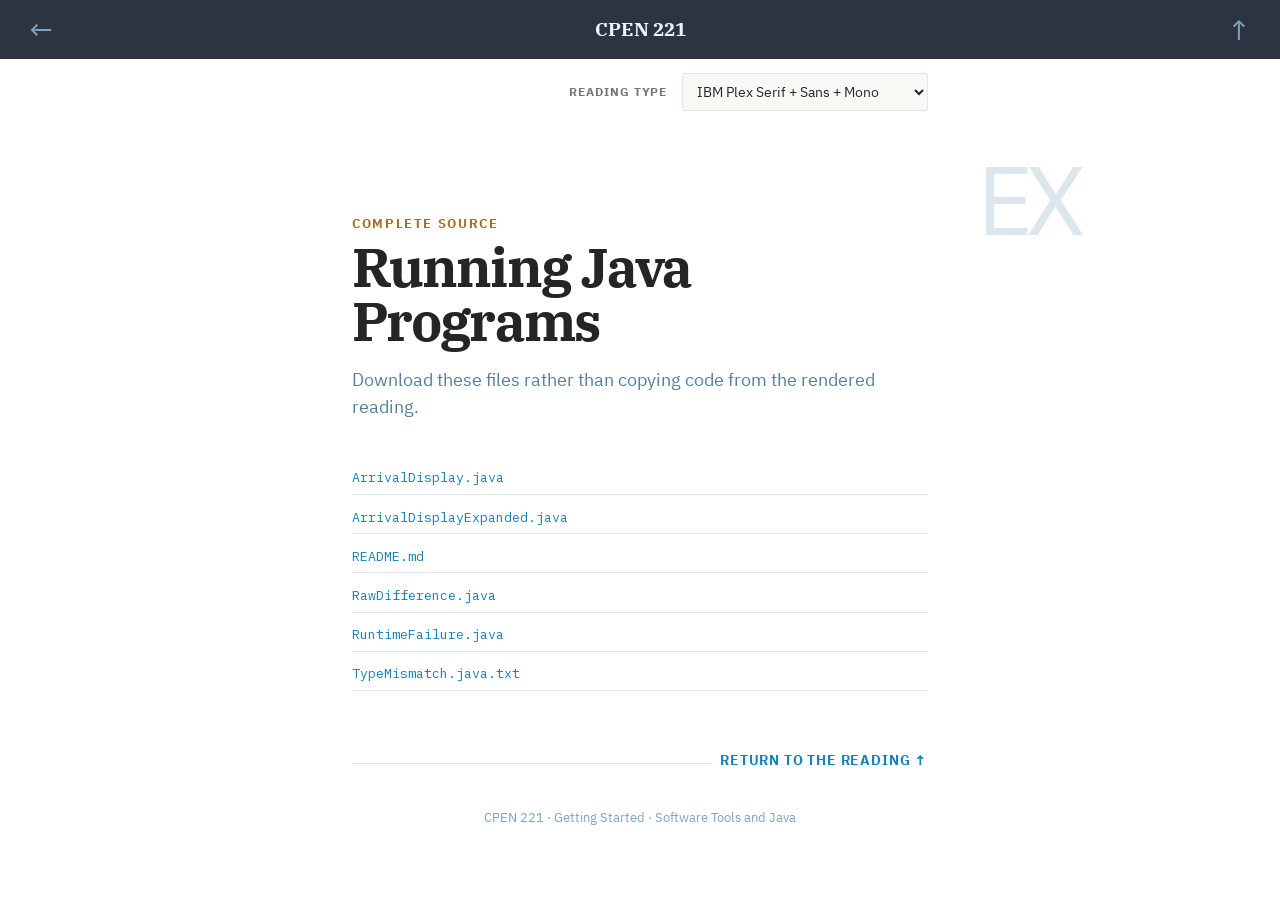
==== commit 895d5b2c: "Use IBM Plex Mono in onboarding typeface set" ====
--- a/site/examples/01-running-java-programs/index.html
+++ b/site/examples/01-running-java-programs/index.html
@@ -35,7 +35,7 @@
     <label>
       <span>Reading type</span>
       <select data-typeface-picker aria-label="Reading typeface combination">
-        <option value="plex">IBM Plex Serif + Sans</option>
+        <option value="plex">IBM Plex Serif + Sans + Mono</option>
         <option value="google-sans">Google Sans Flex + Code</option>
       </select>
     </label>
--- a/site/assets/css/site.css
+++ b/site/assets/css/site.css
@@ -32,18 +32,48 @@
 
 @font-face {
   font-display: swap;
-  font-family: "JetBrains Mono";
+  font-family: "IBM Plex Mono";
   font-style: normal;
   font-weight: 400;
-  src: url("../fonts/JetBrainsMono-Regular.woff2") format("woff2");
+  src: url("../fonts/ibm-plex-mono-normal-400-latin-ext-2532acb5e3.woff2") format("woff2");
+  unicode-range: U+0100-02BA, U+02BD-02C5, U+02C7-02CC, U+02CE-02D7,
+    U+02DD-02FF, U+0304, U+0308, U+0329, U+1D00-1DBF, U+1E00-1E9F,
+    U+1EF2-1EFF, U+2020, U+20A0-20AB, U+20AD-20C0, U+2113,
+    U+2C60-2C7F, U+A720-A7FF;
 }
 
 @font-face {
   font-display: swap;
-  font-family: "JetBrains Mono";
+  font-family: "IBM Plex Mono";
   font-style: normal;
-  font-weight: 700;
-  src: url("../fonts/JetBrainsMono-Bold.woff2") format("woff2");
+  font-weight: 400;
+  src: url("../fonts/ibm-plex-mono-normal-400-latin-01c04f4d69.woff2") format("woff2");
+  unicode-range: U+0000-00FF, U+0131, U+0152-0153, U+02BB-02BC,
+    U+02C6, U+02DA, U+02DC, U+0304, U+0308, U+0329, U+2000-206F,
+    U+20AC, U+2122, U+2191, U+2193, U+2212, U+2215, U+FEFF, U+FFFD;
+}
+
+@font-face {
+  font-display: swap;
+  font-family: "IBM Plex Mono";
+  font-style: normal;
+  font-weight: 600;
+  src: url("../fonts/ibm-plex-mono-normal-600-latin-ext-2d8cfbcbf9.woff2") format("woff2");
+  unicode-range: U+0100-02BA, U+02BD-02C5, U+02C7-02CC, U+02CE-02D7,
+    U+02DD-02FF, U+0304, U+0308, U+0329, U+1D00-1DBF, U+1E00-1E9F,
+    U+1EF2-1EFF, U+2020, U+20A0-20AB, U+20AD-20C0, U+2113,
+    U+2C60-2C7F, U+A720-A7FF;
+}
+
+@font-face {
+  font-display: swap;
+  font-family: "IBM Plex Mono";
+  font-style: normal;
+  font-weight: 600;
+  src: url("../fonts/ibm-plex-mono-normal-600-latin-11ced52deb.woff2") format("woff2");
+  unicode-range: U+0000-00FF, U+0131, U+0152-0153, U+02BB-02BC,
+    U+02C6, U+02DA, U+02DC, U+0304, U+0308, U+0329, U+2000-206F,
+    U+20AC, U+2122, U+2191, U+2193, U+2212, U+2215, U+FEFF, U+FFFD;
 }
 
 @font-face {
@@ -91,7 +121,7 @@
   --text: "IBM Plex Sans", "Segoe UI", Helvetica, Arial, sans-serif;
   --display: "IBM Plex Serif", Georgia, serif;
   --sans: "IBM Plex Sans", "Segoe UI", Helvetica, Arial, sans-serif;
-  --mono: "JetBrains Mono", "SFMono-Regular", Consolas, monospace;
+  --mono: "IBM Plex Mono", "SFMono-Regular", Consolas, monospace;
   font-family: var(--text);
   font-size: 18px;
   font-optical-sizing: auto;
@@ -102,7 +132,7 @@
   --text: "IBM Plex Sans", "Segoe UI", Helvetica, Arial, sans-serif;
   --display: "IBM Plex Serif", Georgia, serif;
   --sans: "IBM Plex Sans", "Segoe UI", Helvetica, Arial, sans-serif;
-  --mono: "JetBrains Mono", "SFMono-Regular", Consolas, monospace;
+  --mono: "IBM Plex Mono", "SFMono-Regular", Consolas, monospace;
 }
 
 html[data-typeface="google-sans"] {
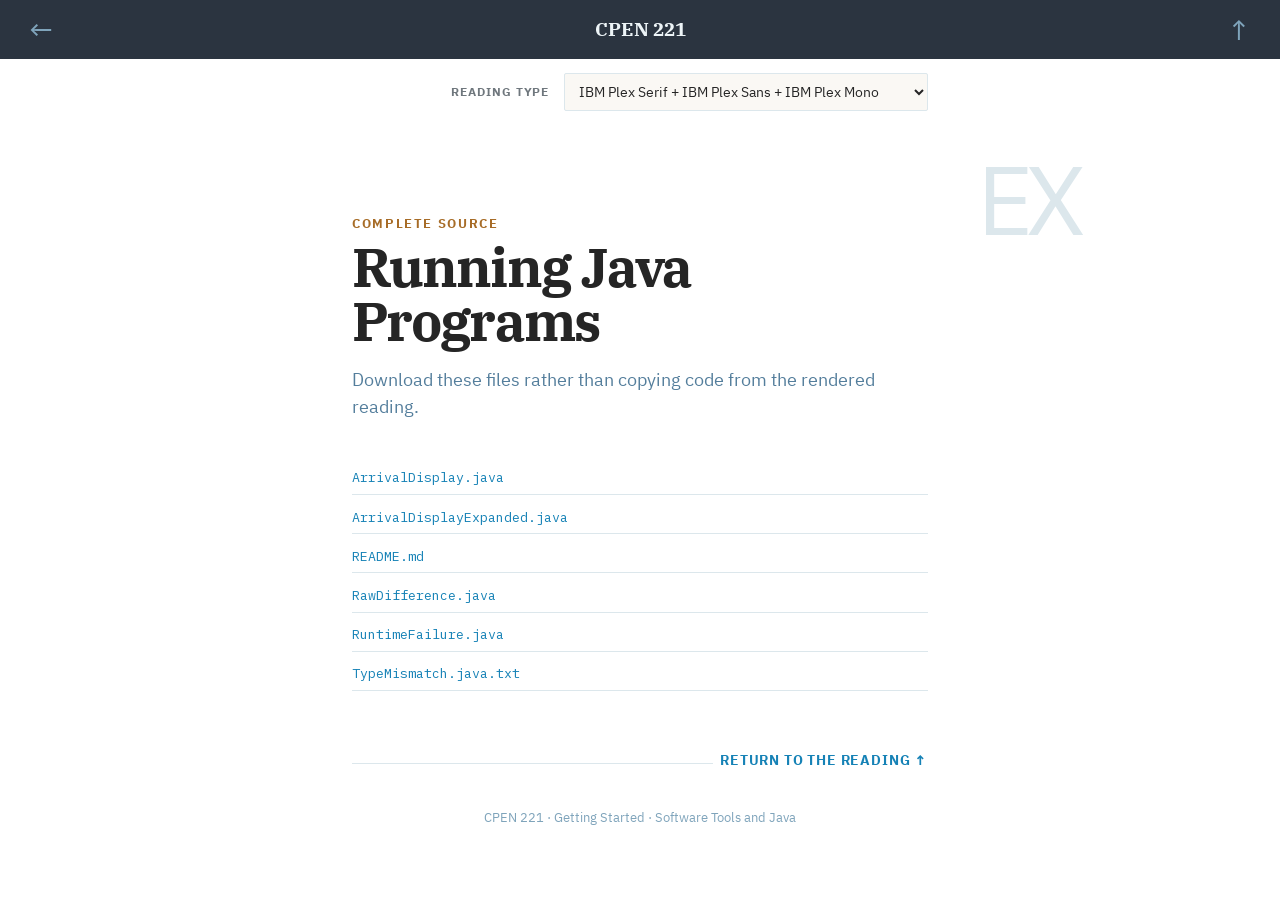
==== commit 56b88eb2: "Use two shared typeface combinations" ====
--- a/site/examples/01-running-java-programs/index.html
+++ b/site/examples/01-running-java-programs/index.html
@@ -35,8 +35,8 @@
     <label>
       <span>Reading type</span>
       <select data-typeface-picker aria-label="Reading typeface combination">
-        <option value="plex">IBM Plex Serif + Sans + Mono</option>
-        <option value="google-sans">Google Sans Flex + Code</option>
+        <option value="plex">IBM Plex Serif + IBM Plex Sans + IBM Plex Mono</option>
+        <option value="google-sans">Google Sans Flex + Google Sans Code</option>
       </select>
     </label>
   </div>
--- a/site/assets/css/site.css
+++ b/site/assets/css/site.css
@@ -837,6 +837,7 @@
 
 .typeface-tools select {
   width: 100%;
+  max-width: 100%;
   min-height: 2.1rem;
   padding: 0.25rem 1.8rem 0.25rem 0.55rem;
   color: #dce8ee;
